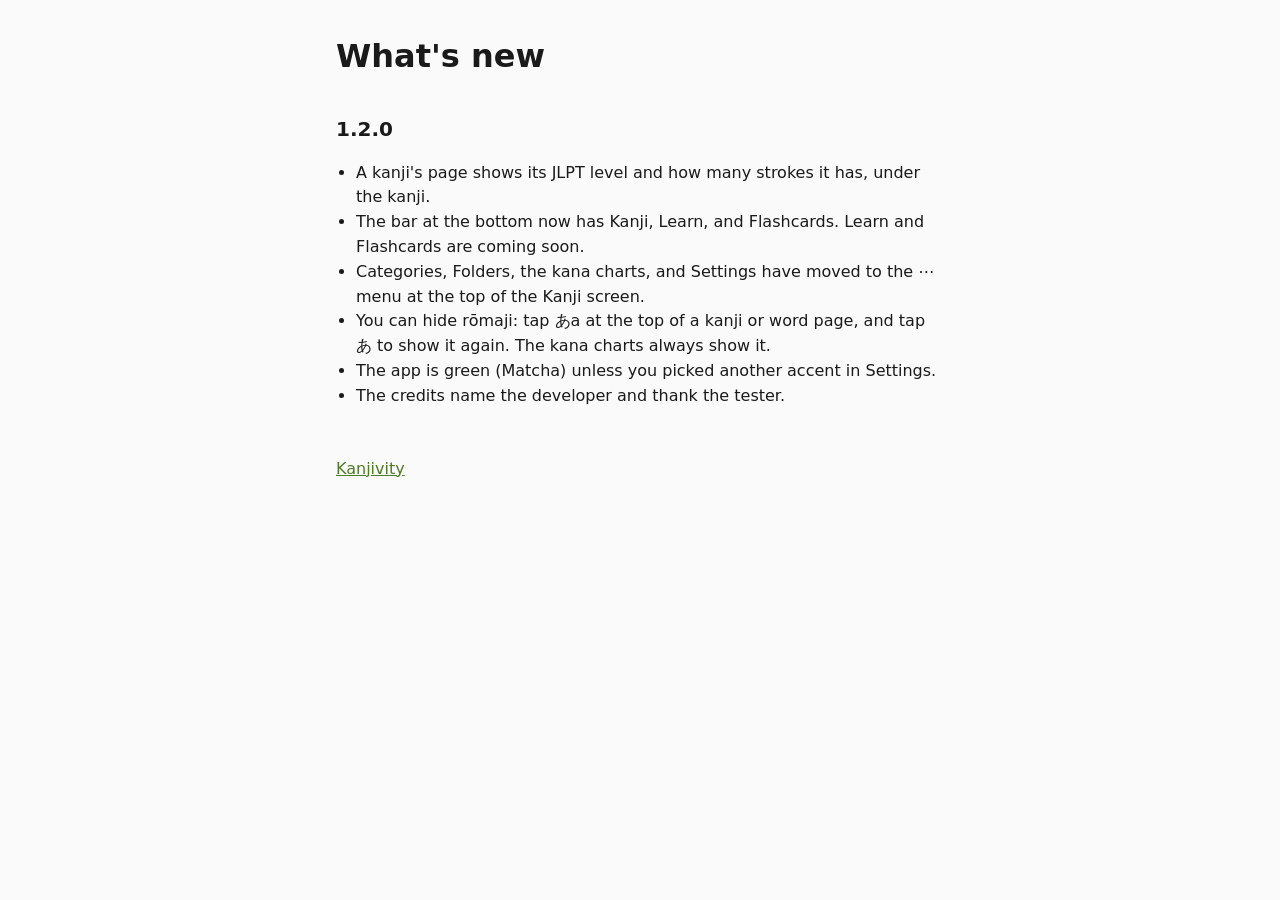
==== changelog.html @ bb409654 "Add the changelog page" ====
<!doctype html>
<html lang="en">
<head>
<meta charset="utf-8">
<meta name="viewport" content="width=device-width, initial-scale=1">
<meta name="color-scheme" content="dark light">
<meta name="description" content="What changed in each version of Kanjivity.">
<title>Kanjivity changelog</title>
<link rel="stylesheet" href="style.css">
</head>
<body>
<main>
<h1>What's new</h1>

<h2 id="v1.2.0">1.2.0</h2>
<ul>
<li>A kanji's page shows its JLPT level and how many strokes it has, under the kanji.</li>
<li>The bar at the bottom now has Kanji, Learn, and Flashcards. Learn and Flashcards are coming soon.</li>
<li>Categories, Folders, the kana charts, and Settings have moved to the ⋯ menu at the top of the Kanji screen.</li>
<li>You can hide rōmaji: tap あa at the top of a kanji or word page, and tap あ to show it again. The kana charts always show it.</li>
<li>The app is green (Matcha) unless you picked another accent in Settings.</li>
<li>The credits name the developer and thank the tester.</li>
</ul>
</main>
<footer>
<a href="index.html">Kanjivity</a>
</footer>
</body>
</html>
---- style.css ----
:root {
  --bg: #121212;
  --text: #E6E6E6;
  --muted: #BDBDBD;
  --card: #2B2B2B;
  --accent: #9CCB6B;
  --on-accent: #121212;
}
@media (prefers-color-scheme: light) {
  :root {
    --bg: #FAFAFA;
    --text: #1A1A1A;
    --muted: #4D4D4D;
    --card: #ECECEC;
    --accent: #4E7A27;
    --on-accent: #FFFFFF;
  }
}
* { box-sizing: border-box; }
body {
  margin: 0;
  background: var(--bg);
  color: var(--text);
  font-family: system-ui, -apple-system, "Segoe UI", Roboto, "Helvetica Neue", Arial, sans-serif;
  line-height: 1.55;
  overflow-wrap: anywhere;
}
main, footer { max-width: 40rem; margin: 0 auto; padding: 0 16px; }
main { padding-top: 32px; }
h1 { font-size: 2rem; margin: 0 0 8px; }
h2 { font-size: 1.25rem; margin: 32px 0 8px; }
.lead, .meta, footer { color: var(--muted); }
ul { padding-left: 1.25rem; }
a { color: var(--accent); }
.card { background: var(--card); border-radius: 12px; padding: 16px; margin: 12px 0; }
.card h3 { margin: 0 0 4px; font-size: 1.05rem; }
.card p { margin: 0 0 12px; color: var(--muted); }
.card p:last-child { margin-bottom: 0; }
.button {
  display: flex;
  align-items: center;
  justify-content: center;
  min-height: 48px;
  margin: 8px 0;
  padding: 0 16px;
  border-radius: 24px;
  background: var(--accent);
  color: var(--on-accent);
  font-weight: 600;
  text-decoration: none;
}
footer { padding-top: 32px; padding-bottom: 32px; }
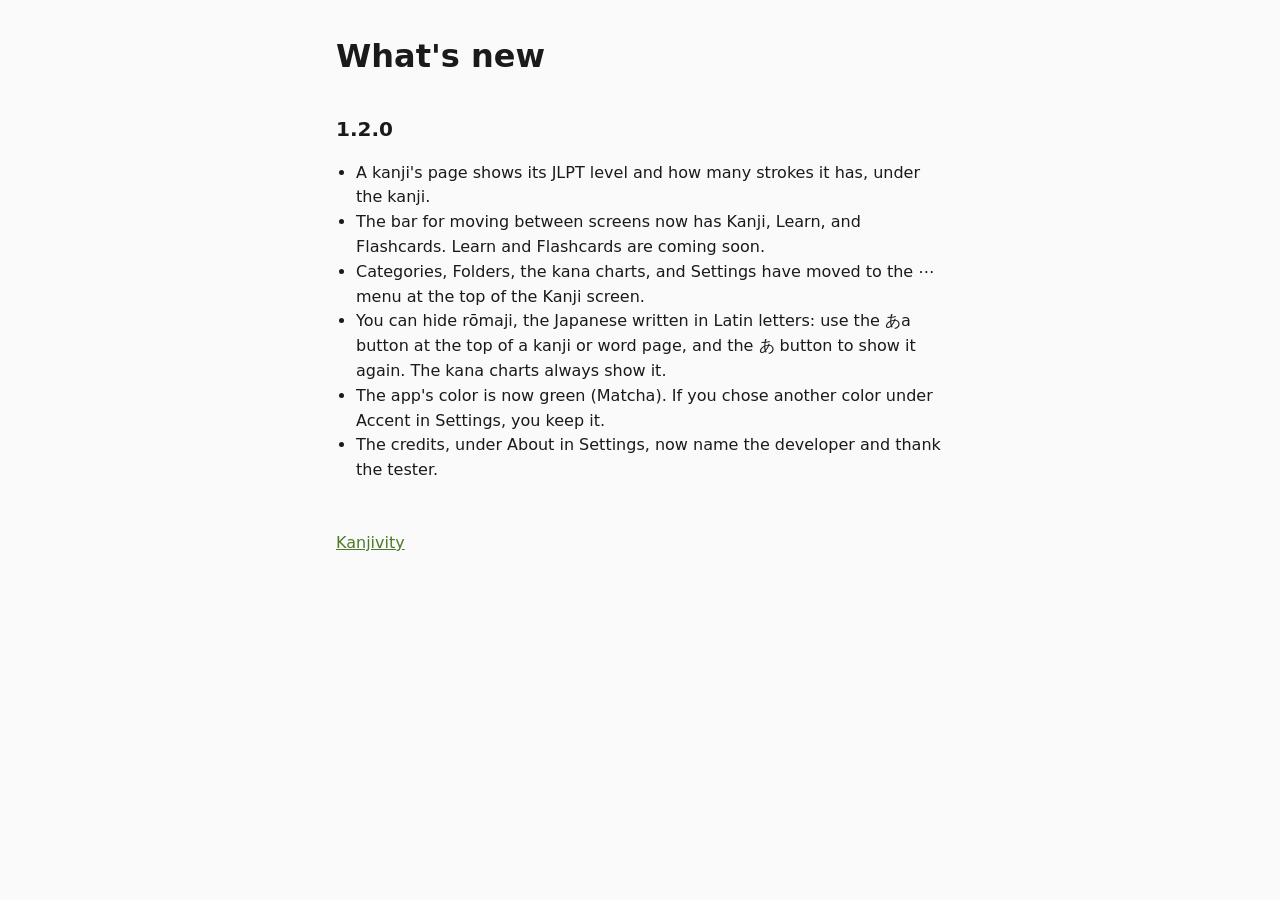
==== commit 42855c13: "Reword the changelog for a first-time reader" ====
--- a/changelog.html
+++ b/changelog.html
@@ -15,11 +15,11 @@
 <h2 id="v1.2.0">1.2.0</h2>
 <ul>
 <li>A kanji's page shows its JLPT level and how many strokes it has, under the kanji.</li>
-<li>The bar at the bottom now has Kanji, Learn, and Flashcards. Learn and Flashcards are coming soon.</li>
+<li>The bar for moving between screens now has Kanji, Learn, and Flashcards. Learn and Flashcards are coming soon.</li>
 <li>Categories, Folders, the kana charts, and Settings have moved to the ⋯ menu at the top of the Kanji screen.</li>
-<li>You can hide rōmaji: tap あa at the top of a kanji or word page, and tap あ to show it again. The kana charts always show it.</li>
-<li>The app is green (Matcha) unless you picked another accent in Settings.</li>
-<li>The credits name the developer and thank the tester.</li>
+<li>You can hide rōmaji, the Japanese written in Latin letters: use the あa button at the top of a kanji or word page, and the あ button to show it again. The kana charts always show it.</li>
+<li>The app's color is now green (Matcha). If you chose another color under Accent in Settings, you keep it.</li>
+<li>The credits, under About in Settings, now name the developer and thank the tester.</li>
 </ul>
 </main>
 <footer>
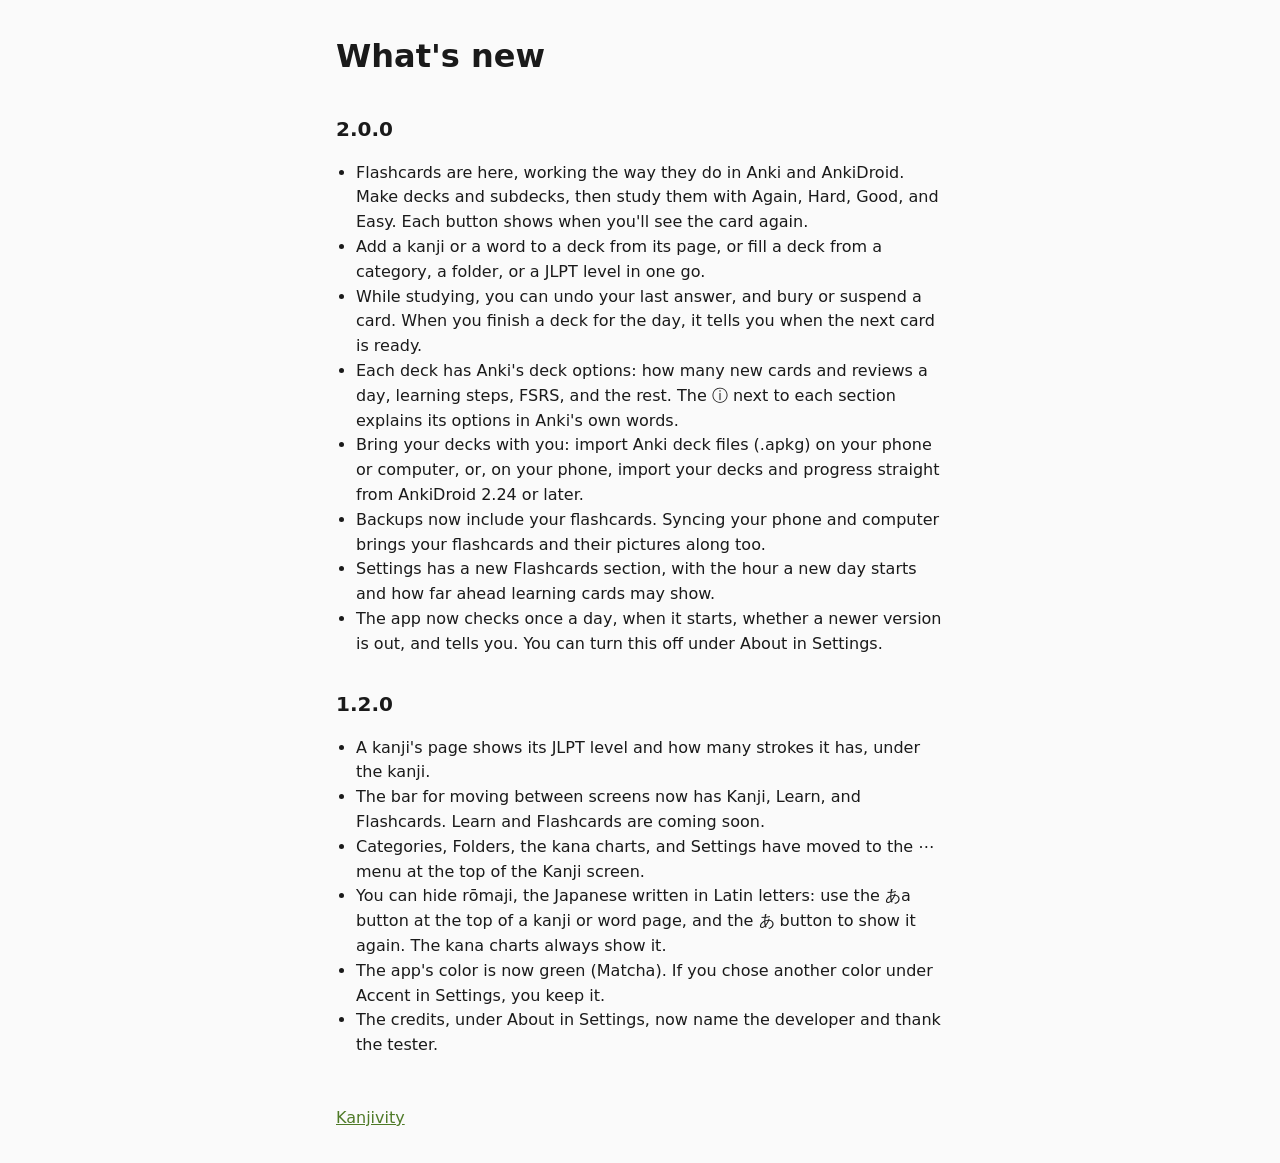
==== commit 23a9d12c: "Write the 2.0.0 changelog" ====
--- a/changelog.html
+++ b/changelog.html
@@ -11,6 +11,18 @@
 <body>
 <main>
 <h1>What's new</h1>
+
+<h2 id="v2.0.0">2.0.0</h2>
+<ul>
+<li>Flashcards are here, working the way they do in Anki and AnkiDroid. Make decks and subdecks, then study them with Again, Hard, Good, and Easy. Each button shows when you'll see the card again.</li>
+<li>Add a kanji or a word to a deck from its page, or fill a deck from a category, a folder, or a JLPT level in one go.</li>
+<li>While studying, you can undo your last answer, and bury or suspend a card. When you finish a deck for the day, it tells you when the next card is ready.</li>
+<li>Each deck has Anki's deck options: how many new cards and reviews a day, learning steps, FSRS, and the rest. The ⓘ next to each section explains its options in Anki's own words.</li>
+<li>Bring your decks with you: import Anki deck files (.apkg) on your phone or computer, or, on your phone, import your decks and progress straight from AnkiDroid 2.24 or later.</li>
+<li>Backups now include your flashcards. Syncing your phone and computer brings your flashcards and their pictures along too.</li>
+<li>Settings has a new Flashcards section, with the hour a new day starts and how far ahead learning cards may show.</li>
+<li>The app now checks once a day, when it starts, whether a newer version is out, and tells you. You can turn this off under About in Settings.</li>
+</ul>
 
 <h2 id="v1.2.0">1.2.0</h2>
 <ul>
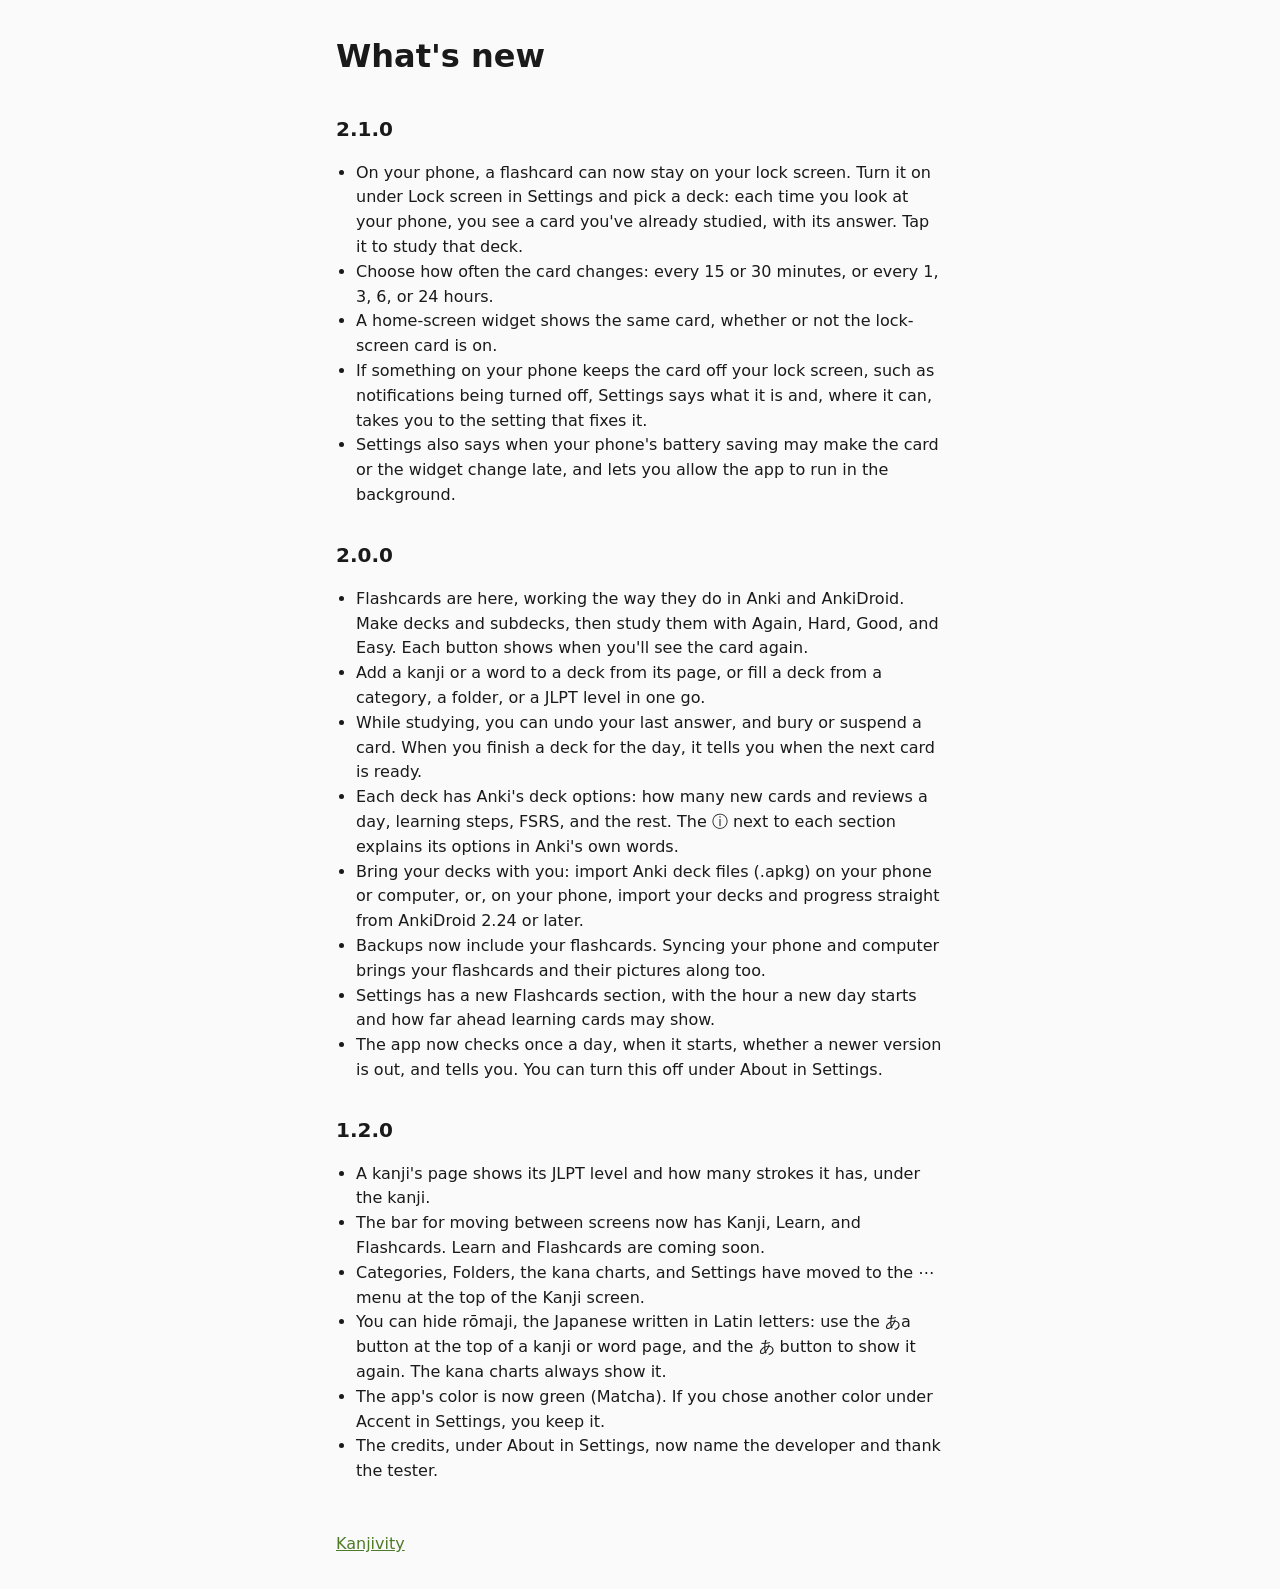
==== commit f403d4d5: "Write the 2.1.0 changelog" ====
--- a/changelog.html
+++ b/changelog.html
@@ -11,6 +11,15 @@
 <body>
 <main>
 <h1>What's new</h1>
+
+<h2 id="v2.1.0">2.1.0</h2>
+<ul>
+<li>On your phone, a flashcard can now stay on your lock screen. Turn it on under Lock screen in Settings and pick a deck: each time you look at your phone, you see a card you've already studied, with its answer. Tap it to study that deck.</li>
+<li>Choose how often the card changes: every 15 or 30 minutes, or every 1, 3, 6, or 24 hours.</li>
+<li>A home-screen widget shows the same card, whether or not the lock-screen card is on.</li>
+<li>If something on your phone keeps the card off your lock screen, such as notifications being turned off, Settings says what it is and, where it can, takes you to the setting that fixes it.</li>
+<li>Settings also says when your phone's battery saving may make the card or the widget change late, and lets you allow the app to run in the background.</li>
+</ul>
 
 <h2 id="v2.0.0">2.0.0</h2>
 <ul>
